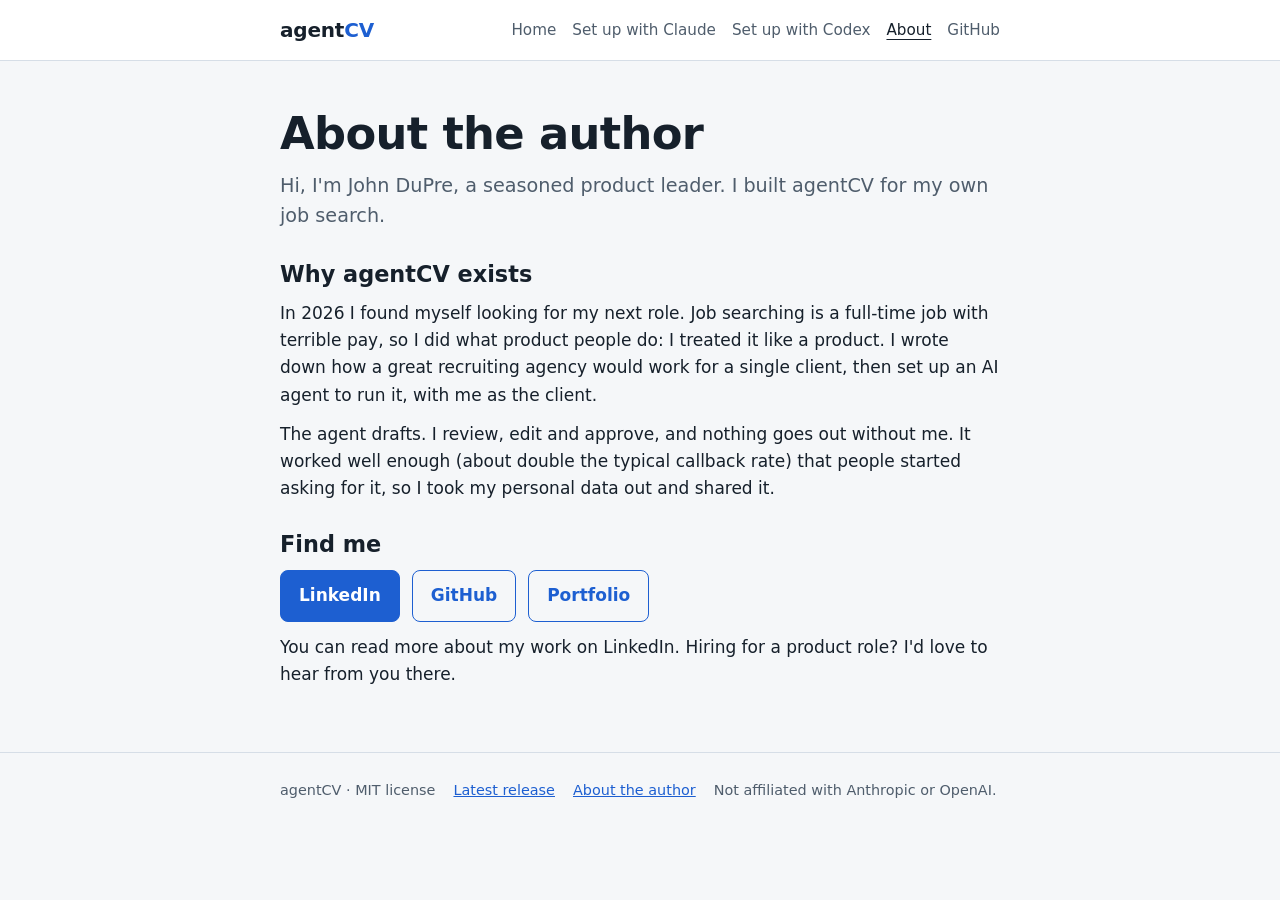
==== about.html @ 31c5fd85 "Home: 8% callback proof strip, sourced caption and notes; About line (candidate, may be vetoed) Co-A" ====
<!doctype html>
<html lang="en">
<head>
<meta charset="utf-8">
<meta name="viewport" content="width=device-width, initial-scale=1">
<title>About the author · agentCV</title>
<meta name="description" content="John DuPre, product leader and the person behind agentCV.">
<link rel="icon" href="data:image/svg+xml,%3Csvg xmlns='http://www.w3.org/2000/svg' viewBox='0 0 64 64'%3E%3Crect width='64' height='64' rx='14' fill='%231d5fd1'/%3E%3Ctext x='32' y='43' font-family='Arial' font-weight='700' font-size='30' fill='white' text-anchor='middle'%3ECV%3C/text%3E%3C/svg%3E">
<link rel="stylesheet" href="style.css">
</head>
<body>
<a class="skip" href="#main">Skip to content</a>
<header class="site"><div class="in">
  <a class="brand" href="./">agent<span>CV</span></a>
  <nav class="site" aria-label="Main">
    <a href="./">Home</a>
    <a href="claude.html">Set up with Claude</a>
    <a href="codex.html">Set up with Codex</a>
    <a href="about.html" aria-current="page">About</a>
    <a href="https://github.com/duprejohn/agentcv">GitHub</a>
  </nav>
</div></header>

<main id="main">
  <section>
    <h1>About the author</h1>
    <p class="lede">Hi, I'm John DuPre, a seasoned product leader. I built agentCV for my own job search.</p>
  </section>

  <section aria-labelledby="why">
    <h2 id="why">Why agentCV exists</h2>
    <p>In 2026 I found myself looking for my next role. Job searching is a full-time job with terrible pay, so I did what product people do: I treated it like a product. I wrote down how a great recruiting agency would work for a single client, then set up an AI agent to run it, with me as the client.</p>
    <p>The agent drafts. I review, edit and approve, and nothing goes out without me. It worked well enough (about double the typical callback rate) that people started asking for it, so I took my personal data out and shared it.</p>
  </section>

  <section aria-labelledby="find">
    <h2 id="find">Find me</h2>
    <div class="links">
      <a class="btn primary" href="https://www.linkedin.com/in/duprejohn/">LinkedIn</a>
      <a class="btn" href="https://github.com/duprejohn">GitHub</a>
      <a class="btn" href="https://duprejohn.github.io/">Portfolio</a>
    </div>
    <p>You can read more about my work on LinkedIn. Hiring for a product role? I'd love to hear from you there.</p>
  </section>
</main>
<footer class="site"><div class="in">
  <span>agentCV · MIT license</span>
  <a href="https://github.com/duprejohn/agentcv/releases/latest">Latest release</a>
  <a href="about.html">About the author</a>
  <span>Not affiliated with Anthropic or OpenAI.</span>
</div></footer>
<script src="copy.js"></script>
</body>
</html>
---- style.css ----
/* agentCV site. One column, plain HTML, light and dark. */
:root {
  --bg: #f5f7f9; --surface: #ffffff; --ink: #16202b; --muted: #4f5d6c; --line: #d6dee7;
  --accent: #1d5fd1; --accent-ink: #ffffff; --accent-soft: #e6eefc;
  --ok: #1d7a4f; --ok-soft: #e3f3ea; --warn: #9a5b00; --warn-soft: #fbefdc; --tint: #e9eef5;
  --font: system-ui, -apple-system, "Segoe UI", Roboto, sans-serif;
  --mono: ui-monospace, SFMono-Regular, Menlo, Consolas, monospace;
  color-scheme: light dark;
}
@media (prefers-color-scheme: dark) {
  :root { --bg: #0f141a; --surface: #171e27; --ink: #e7edf3; --muted: #a9b6c3; --line: #2a3542;
          --accent: #8db4ff; --accent-ink: #0f141a; --accent-soft: #1c2a44;
          --ok: #6fcf9c; --ok-soft: #16302a; --warn: #f0b35c; --warn-soft: #3a2a12; --tint: #141b24; }
}
* { box-sizing: border-box; }
html { -webkit-text-size-adjust: 100%; }
body { margin: 0; background: var(--bg); color: var(--ink); font: 17px/1.6 var(--font); }
a { color: var(--accent); }
a:focus-visible, button:focus-visible { outline: 3px solid var(--accent); outline-offset: 3px; border-radius: 4px; }
.skip { position: absolute; left: -999px; top: 8px; background: var(--surface); padding: 8px 12px; }
.skip:focus { left: 8px; }

header.site { border-bottom: 1px solid var(--line); background: var(--surface); }
header.site .in { max-width: 760px; margin: 0 auto; padding: 14px 20px; display: flex; flex-wrap: wrap; gap: 8px 20px; align-items: center; }
.brand { font-weight: 800; font-size: 1.25rem; text-decoration: none; color: var(--ink); letter-spacing: -.01em; }
.brand span { color: var(--accent); }
nav.site { display: flex; flex-wrap: wrap; gap: 4px 16px; margin-left: auto; font-size: .95rem; }
nav.site a { text-decoration: none; color: var(--muted); padding: 4px 0; }
nav.site a:hover, nav.site a[aria-current="page"] { color: var(--ink); text-decoration: underline; text-underline-offset: 4px; }

main { overflow-wrap: break-word; max-width: 760px; margin: 0 auto; padding: 48px 20px 64px; display: flex; flex-direction: column; gap: 28px; }
h1 { font-size: clamp(2rem, 6vw, 2.8rem); line-height: 1.1; margin: 0; letter-spacing: -.015em; text-wrap: balance; }
h2 { font-size: 1.4rem; line-height: 1.25; margin: 0; text-wrap: balance; }
h3 { font-size: 1.1rem; margin: 0; }
p { margin: 0; }
section { display: flex; flex-direction: column; gap: 12px; }
.lede { font-size: 1.2rem; color: var(--muted); max-width: 60ch; }
.muted { color: var(--muted); }
.small { font-size: .9rem; }
ul, ol { margin: 0; padding-left: 1.3em; display: flex; flex-direction: column; gap: 8px; }
code { overflow-wrap: anywhere; font-family: var(--mono); font-size: .9em; background: var(--accent-soft); padding: 1px 5px; border-radius: 4px; }
kbd { font-family: var(--mono); font-size: .85em; border: 1px solid var(--line); border-bottom-width: 2px; border-radius: 4px; padding: 0 5px; }

/* Agent picker */
.pick { display: grid; grid-template-columns: repeat(auto-fit, minmax(260px, 1fr)); gap: 16px; }
.card { background: var(--surface); border: 1px solid var(--line); border-radius: 12px; padding: 22px; display: flex; flex-direction: column; gap: 10px; }
.card .tag { font: 600 .75rem/1 var(--mono); text-transform: uppercase; letter-spacing: .06em; color: var(--muted); }
.card p { color: var(--muted); }
.card .btn { margin-top: auto; align-self: flex-start; }
.btn { display: inline-block; padding: 11px 18px; border-radius: 8px; font-weight: 650; text-decoration: none; border: 1.5px solid var(--accent); color: var(--accent); background: transparent; font: inherit; font-weight: 650; cursor: pointer; }
.btn.primary { background: var(--accent); color: var(--accent-ink); }

/* Steps */
ol.steps { list-style: none; padding: 0; counter-reset: s; gap: 22px; }
ol.steps > li { counter-increment: s; display: grid; grid-template-columns: 36px 1fr; gap: 14px; }
ol.steps > li::before { content: counter(s); width: 36px; height: 36px; border-radius: 50%; display: grid; place-items: center; font-weight: 700; background: var(--accent-soft); color: var(--accent); }
ol.steps > li > div { min-width: 0; display: flex; flex-direction: column; gap: 8px; }
.prompt { background: var(--surface); border: 1px solid var(--line); border-radius: 10px; padding: 16px; display: flex; flex-direction: column; gap: 12px; }
.prompt p { font-family: var(--mono); font-size: .9rem; line-height: 1.55; }
.cmd { font-family: var(--mono); font-size: .9rem; background: var(--surface); border: 1px solid var(--line); border-radius: 8px; padding: 10px 14px; white-space: pre-wrap; overflow-wrap: anywhere; }
.note { border-left: 3px solid var(--accent); padding: 2px 0 2px 14px; color: var(--muted); }
.status { min-height: 1.4em; font-size: .9rem; color: var(--muted); }

/* Proof strip */
.proof { flex-direction: row; align-items: center; gap: 20px; padding: 20px 22px; border: 1px solid var(--line); border-left: 6px solid var(--ok); border-radius: 12px; background: var(--surface); }
.proof-num { font-size: clamp(2.6rem, 9vw, 3.4rem); font-weight: 800; line-height: 1; color: var(--ok); letter-spacing: -.02em; }
.proof h2 { font-size: 1.2rem; }
.proof > div { display: flex; flex-direction: column; gap: 6px; min-width: 0; }
@media (max-width: 480px) { .proof { flex-direction: column; align-items: flex-start; } }
a.fn { font-size: .75em; vertical-align: super; line-height: 0; margin-left: 2px; padding: 2px 4px; text-decoration: none; }
a.fn:hover { text-decoration: underline; }

/* Sources */
.sources { font-size: .9rem; color: var(--muted); border-top: 1px solid var(--line); padding-top: 24px; }
.sources h2 { font-size: 1rem; color: var(--ink); }

/* Value props */
.props { gap: 0; }
.prop { display: grid; grid-template-columns: 1fr; gap: 18px; padding: 32px 0; border-top: 1px solid var(--line); align-items: center; }
.prop .copy { display: flex; flex-direction: column; gap: 10px; min-width: 0; }
.prop h2 { font-size: 1.35rem; line-height: 1.25; text-wrap: balance; }
.prop figure { margin: 0; min-width: 0; }
.art svg { display: block; width: 100%; height: auto; }
@media (min-width: 720px) {
  .prop { grid-template-columns: 1fr 1.1fr; gap: 36px; }
  .prop:nth-of-type(even) .copy { order: 2; }
  .prop:last-of-type { grid-template-columns: 1fr; }
  .prop:last-of-type .copy { order: 0; }
}
/* Illustration colors (follow the theme) */
.f-tint { fill: var(--tint); } .f-card { fill: var(--surface); stroke: var(--line); }
.f-accent { fill: var(--accent); } .f-accent-soft { fill: var(--accent-soft); } .f-line { fill: var(--line); }
.f-ok { fill: var(--ok); } .f-ok-soft { fill: var(--ok-soft); } .f-warn-soft { fill: var(--warn-soft); }
.s-line { stroke: var(--line); } .s-accent { stroke: var(--accent); } .s-warn { stroke: var(--warn); }
.i-ok { stroke: var(--ok); }
.t-ink { fill: var(--ink); } .t-muted { fill: var(--muted); } .t-accent { fill: var(--accent); }
.t-on-accent { fill: var(--accent-ink); } .t-ok { fill: var(--ok); } .t-warn { fill: var(--warn); }
.art text { font-family: var(--font); }

/* Closing call to action */
.cta { background: var(--accent-soft); border-radius: 14px; padding: 28px 24px; }
.cta .actions { display: flex; flex-wrap: wrap; gap: 12px; }

/* Product screenshot */
figure.shot { margin: 8px 0 0; border: 1px solid var(--line); border-radius: 12px; overflow: hidden; background: var(--surface); }
.shot-bar { display: flex; gap: 6px; padding: 10px 12px; border-bottom: 1px solid var(--line); }
.shot-bar span { width: 10px; height: 10px; border-radius: 50%; background: var(--line); }
figure.shot img { display: block; width: 100%; height: auto; }
figure.shot figcaption { padding: 10px 14px; font-size: .9rem; color: var(--muted); border-top: 1px solid var(--line); }

/* About */
.links { display: flex; flex-wrap: wrap; gap: 12px; }

footer.site { border-top: 1px solid var(--line); }
footer.site .in { max-width: 760px; margin: 0 auto; padding: 20px; font-size: .9rem; color: var(--muted); display: flex; flex-wrap: wrap; align-items: center; gap: 6px 18px; }
footer.site a { display: inline-block; padding: 6px 0; }

@media (prefers-reduced-motion: no-preference) { html { scroll-behavior: smooth; } }
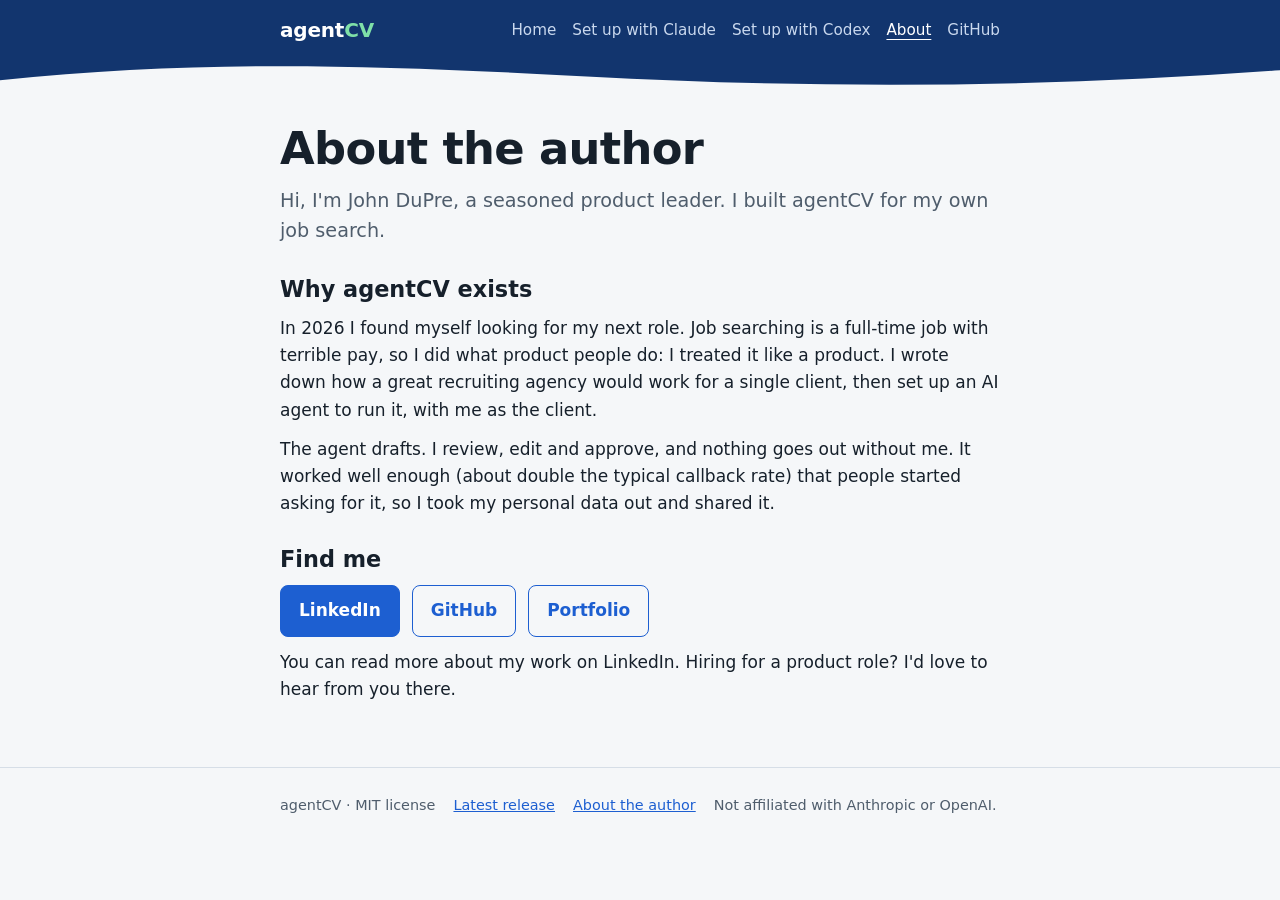
==== commit 919b55b0: "Mobile nav: Menu button with dropdown at 640px and narrower (accessible, works without JS) Co-Author" ====
--- a/about.html
+++ b/about.html
@@ -12,7 +12,8 @@
 <a class="skip" href="#main">Skip to content</a>
 <header class="site"><div class="in">
   <a class="brand" href="./">agent<span>CV</span></a>
-  <nav class="site" aria-label="Main">
+  <button class="menu-btn" type="button" aria-expanded="false" aria-controls="site-nav" hidden><span class="bars" aria-hidden="true"></span>Menu</button>
+  <nav class="site" id="site-nav" aria-label="Main">
     <a href="./">Home</a>
     <a href="claude.html">Set up with Claude</a>
     <a href="codex.html">Set up with Codex</a>
@@ -49,6 +50,7 @@
   <a href="about.html">About the author</a>
   <span>Not affiliated with Anthropic or OpenAI.</span>
 </div></footer>
+<script src="nav.js"></script>
 <script src="copy.js"></script>
 </body>
 </html>
--- a/style.css
+++ b/style.css
@@ -3,6 +3,7 @@
   --bg: #f5f7f9; --surface: #ffffff; --ink: #16202b; --muted: #4f5d6c; --line: #d6dee7;
   --accent: #1d5fd1; --accent-ink: #ffffff; --accent-soft: #e6eefc;
   --ok: #1d7a4f; --ok-soft: #e3f3ea; --warn: #9a5b00; --warn-soft: #fbefdc; --tint: #e9eef5;
+  --soft-band: #eaf1fb; --deep: #12356e; --deep-ink: #ffffff; --deep-muted: #c9d8ee; --deep-link: #bcd6ff; --deep-pop: #7fe0a8;
   --font: system-ui, -apple-system, "Segoe UI", Roboto, sans-serif;
   --mono: ui-monospace, SFMono-Regular, Menlo, Consolas, monospace;
   color-scheme: light dark;
@@ -10,25 +11,32 @@
 @media (prefers-color-scheme: dark) {
   :root { --bg: #0f141a; --surface: #171e27; --ink: #e7edf3; --muted: #a9b6c3; --line: #2a3542;
           --accent: #8db4ff; --accent-ink: #0f141a; --accent-soft: #1c2a44;
-          --ok: #6fcf9c; --ok-soft: #16302a; --warn: #f0b35c; --warn-soft: #3a2a12; --tint: #141b24; }
+          --ok: #6fcf9c; --ok-soft: #16302a; --warn: #f0b35c; --warn-soft: #3a2a12; --tint: #141b24;
+          --soft-band: #131c28; --deep: #0d2550; --deep-ink: #ffffff; --deep-muted: #c3d2ea; --deep-link: #bcd6ff; --deep-pop: #7fe0a8; }
 }
 * { box-sizing: border-box; }
 html { -webkit-text-size-adjust: 100%; }
-body { margin: 0; background: var(--bg); color: var(--ink); font: 17px/1.6 var(--font); }
+body { overflow-x: clip; margin: 0; background: var(--bg); color: var(--ink); font: 17px/1.6 var(--font); }
 a { color: var(--accent); }
+header.site a:focus-visible { outline-color: var(--deep-ink); }
 a:focus-visible, button:focus-visible { outline: 3px solid var(--accent); outline-offset: 3px; border-radius: 4px; }
 .skip { position: absolute; left: -999px; top: 8px; background: var(--surface); padding: 8px 12px; }
 .skip:focus { left: 8px; }
 
-header.site { border-bottom: 1px solid var(--line); background: var(--surface); }
+header.site { background: var(--deep); color: var(--deep-ink); position: relative; z-index: 1; }
+header.site::after {
+  content: ""; position: absolute; left: 0; right: 0; bottom: -29px; height: 30px; background: var(--deep); transform: scale(-1, -1);
+  -webkit-mask: url("data:image/svg+xml,%3Csvg xmlns='http://www.w3.org/2000/svg' viewBox='0 0 1440 48' preserveAspectRatio='none'%3E%3Cpath d='M0 48V30C260 2 520 0 780 20S1220 46 1440 14V48Z'/%3E%3C/svg%3E") no-repeat 0 0 / 100% 100%;
+          mask: url("data:image/svg+xml,%3Csvg xmlns='http://www.w3.org/2000/svg' viewBox='0 0 1440 48' preserveAspectRatio='none'%3E%3Cpath d='M0 48V30C260 2 520 0 780 20S1220 46 1440 14V48Z'/%3E%3C/svg%3E") no-repeat 0 0 / 100% 100%;
+}
 header.site .in { max-width: 760px; margin: 0 auto; padding: 14px 20px; display: flex; flex-wrap: wrap; gap: 8px 20px; align-items: center; }
-.brand { font-weight: 800; font-size: 1.25rem; text-decoration: none; color: var(--ink); letter-spacing: -.01em; }
-.brand span { color: var(--accent); }
+.brand { font-weight: 800; font-size: 1.25rem; text-decoration: none; color: var(--deep-ink); letter-spacing: -.01em; }
+.brand span { color: var(--deep-pop); }
 nav.site { display: flex; flex-wrap: wrap; gap: 4px 16px; margin-left: auto; font-size: .95rem; }
-nav.site a { text-decoration: none; color: var(--muted); padding: 4px 0; }
-nav.site a:hover, nav.site a[aria-current="page"] { color: var(--ink); text-decoration: underline; text-underline-offset: 4px; }
+nav.site a { text-decoration: none; color: var(--deep-muted); padding: 4px 0; }
+nav.site a:hover, nav.site a[aria-current="page"] { color: var(--deep-ink); text-decoration: underline; text-underline-offset: 4px; }
 
-main { overflow-wrap: break-word; max-width: 760px; margin: 0 auto; padding: 48px 20px 64px; display: flex; flex-direction: column; gap: 28px; }
+main { overflow-wrap: break-word; max-width: 760px; margin: 0 auto; padding: 64px 20px 64px; display: flex; flex-direction: column; gap: 28px; }
 h1 { font-size: clamp(2rem, 6vw, 2.8rem); line-height: 1.1; margin: 0; letter-spacing: -.015em; text-wrap: balance; }
 h2 { font-size: 1.4rem; line-height: 1.25; margin: 0; text-wrap: balance; }
 h3 { font-size: 1.1rem; margin: 0; }
@@ -40,6 +48,19 @@
 ul, ol { margin: 0; padding-left: 1.3em; display: flex; flex-direction: column; gap: 8px; }
 code { overflow-wrap: anywhere; font-family: var(--mono); font-size: .9em; background: var(--accent-soft); padding: 1px 5px; border-radius: 4px; }
 kbd { font-family: var(--mono); font-size: .85em; border: 1px solid var(--line); border-bottom-width: 2px; border-radius: 4px; padding: 0 5px; }
+
+.menu-btn { display: none; }
+@media (max-width: 640px) {
+  .js-nav .menu-btn { display: inline-flex; align-items: center; gap: 10px; margin-left: auto; min-height: 44px; padding: 8px 14px;
+    font: inherit; font-weight: 600; color: var(--deep-ink); background: transparent; border: 1.5px solid var(--deep-muted); border-radius: 8px; cursor: pointer; }
+  .js-nav .menu-btn:focus-visible { outline: 3px solid var(--deep-ink); outline-offset: 3px; }
+  .menu-btn .bars, .menu-btn .bars::before, .menu-btn .bars::after { display: block; width: 18px; height: 2px; background: currentColor; border-radius: 2px; position: relative; }
+  .menu-btn .bars::before, .menu-btn .bars::after { content: ""; position: absolute; left: 0; }
+  .menu-btn .bars::before { top: -6px; } .menu-btn .bars::after { top: 6px; }
+  .js-nav nav.site { display: none; }
+  .js-nav nav.site.open { display: flex; flex-direction: column; width: 100%; gap: 0; margin: 4px 0 0; }
+  .js-nav nav.site.open a { padding: 12px 4px; font-size: 1.05rem; border-top: 1px solid rgba(255,255,255,.14); }
+}
 
 /* Agent picker */
 .pick { display: grid; grid-template-columns: repeat(auto-fit, minmax(260px, 1fr)); gap: 16px; }
@@ -62,17 +83,16 @@
 .status { min-height: 1.4em; font-size: .9rem; color: var(--muted); }
 
 /* Proof strip */
-.proof { flex-direction: row; align-items: center; gap: 20px; padding: 20px 22px; border: 1px solid var(--line); border-left: 6px solid var(--ok); border-radius: 12px; background: var(--surface); }
-.proof-num { font-size: clamp(2.6rem, 9vw, 3.4rem); font-weight: 800; line-height: 1; color: var(--ok); letter-spacing: -.02em; }
+.proof { flex-direction: row; align-items: flex-start; gap: 24px; }
+.proof-num { font-size: clamp(2.8rem, 10vw, 4rem); font-weight: 800; line-height: 1; color: var(--deep-pop); letter-spacing: -.02em; }
 .proof h2 { font-size: 1.2rem; }
 .proof > div { display: flex; flex-direction: column; gap: 6px; min-width: 0; }
 @media (max-width: 480px) { .proof { flex-direction: column; align-items: flex-start; } }
 a.fn { font-size: .75em; vertical-align: super; line-height: 0; margin-left: 2px; padding: 2px 4px; text-decoration: none; }
 a.fn:hover { text-decoration: underline; }
 
-/* Sources */
-.sources { font-size: .9rem; color: var(--muted); border-top: 1px solid var(--line); padding-top: 24px; }
-.sources h2 { font-size: 1rem; color: var(--ink); }
+/* Sources inside the proof strip */
+.proof-src { font-size: .82rem; line-height: 1.5; color: var(--deep-muted); }
 
 /* Value props */
 .props { gap: 0; }
@@ -84,8 +104,6 @@
 @media (min-width: 720px) {
   .prop { grid-template-columns: 1fr 1.1fr; gap: 36px; }
   .prop:nth-of-type(even) .copy { order: 2; }
-  .prop:last-of-type { grid-template-columns: 1fr; }
-  .prop:last-of-type .copy { order: 0; }
 }
 /* Illustration colors (follow the theme) */
 .f-tint { fill: var(--tint); } .f-card { fill: var(--surface); stroke: var(--line); }
@@ -97,16 +115,33 @@
 .t-on-accent { fill: var(--accent-ink); } .t-ok { fill: var(--ok); } .t-warn { fill: var(--warn); }
 .art text { font-family: var(--font); }
 
-/* Closing call to action */
-.cta { background: var(--accent-soft); border-radius: 14px; padding: 28px 24px; }
+
+/* Full-width color bands. Deep bands get playful wavy edges. */
+.band, .band-soft { margin-inline: calc(50% - 50vw); padding-inline: max(20px, calc(50vw - 380px)); }
+.band-deep { position: relative; background: var(--deep); color: var(--deep-ink); padding-block: 36px; margin-block: 60px; }
+.band-deep a { color: var(--deep-link); }
+.band-deep a:focus-visible, .band-deep .btn:focus-visible { outline-color: var(--deep-ink); }
+.band-deep .muted { color: var(--deep-muted); }
+.band-deep::before, .band-deep::after {
+  content: ""; position: absolute; left: 0; right: 0; height: 44px; background: var(--deep);
+  -webkit-mask: url("data:image/svg+xml,%3Csvg xmlns='http://www.w3.org/2000/svg' viewBox='0 0 1440 48' preserveAspectRatio='none'%3E%3Cpath d='M0 48V30C260 2 520 0 780 20S1220 46 1440 14V48Z'/%3E%3C/svg%3E") no-repeat 0 0 / 100% 100%;
+          mask: url("data:image/svg+xml,%3Csvg xmlns='http://www.w3.org/2000/svg' viewBox='0 0 1440 48' preserveAspectRatio='none'%3E%3Cpath d='M0 48V30C260 2 520 0 780 20S1220 46 1440 14V48Z'/%3E%3C/svg%3E") no-repeat 0 0 / 100% 100%;
+}
+.band-deep::before { top: -43px; }
+.band-deep::after { bottom: -43px; transform: scale(-1, -1); }
+.band-deep .btn { border-color: var(--deep-ink); color: var(--deep-ink); }
+.band-deep .btn.primary { background: var(--deep-ink); color: var(--deep); }
 .cta .actions { display: flex; flex-wrap: wrap; gap: 12px; }
+.band-soft { background: var(--soft-band); border-top: 0 !important; }
+.band-soft + .prop { border-top: 0; }
+.band-soft .f-tint { fill: var(--surface); }
 
 /* Product screenshot */
 figure.shot { margin: 8px 0 0; border: 1px solid var(--line); border-radius: 12px; overflow: hidden; background: var(--surface); }
 .shot-bar { display: flex; gap: 6px; padding: 10px 12px; border-bottom: 1px solid var(--line); }
 .shot-bar span { width: 10px; height: 10px; border-radius: 50%; background: var(--line); }
 figure.shot img { display: block; width: 100%; height: auto; }
-figure.shot figcaption { padding: 10px 14px; font-size: .9rem; color: var(--muted); border-top: 1px solid var(--line); }
+figure.shot figcaption { padding: 10px 14px; font-size: .82rem; line-height: 1.45; color: var(--muted); border-top: 1px solid var(--line); }
 
 /* About */
 .links { display: flex; flex-wrap: wrap; gap: 12px; }
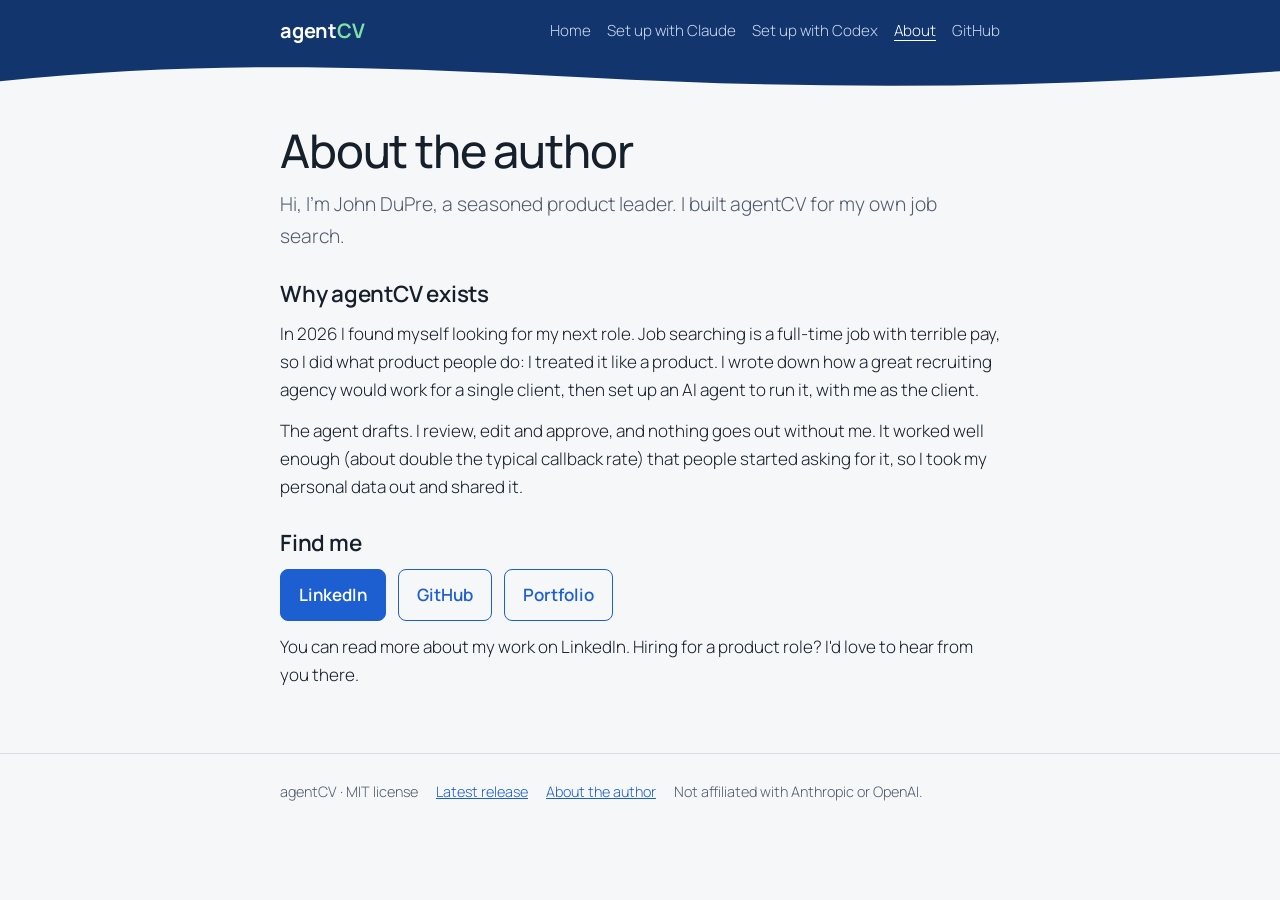
==== commit b8419a52: "Type: Manrope (light body, medium headings) for a lighter, more elegant feel Co-Authored-By: Claude " ====
--- a/about.html
+++ b/about.html
@@ -6,13 +6,16 @@
 <title>About the author · agentCV</title>
 <meta name="description" content="John DuPre, product leader and the person behind agentCV.">
 <link rel="icon" href="data:image/svg+xml,%3Csvg xmlns='http://www.w3.org/2000/svg' viewBox='0 0 64 64'%3E%3Crect width='64' height='64' rx='14' fill='%231d5fd1'/%3E%3Ctext x='32' y='43' font-family='Arial' font-weight='700' font-size='30' fill='white' text-anchor='middle'%3ECV%3C/text%3E%3C/svg%3E">
+<link rel="preconnect" href="https://fonts.googleapis.com">
+<link rel="preconnect" href="https://fonts.gstatic.com" crossorigin>
+<link rel="stylesheet" href="https://fonts.googleapis.com/css2?family=Manrope:wght@300;400;500;600;700&display=swap">
 <link rel="stylesheet" href="style.css">
 </head>
 <body>
 <a class="skip" href="#main">Skip to content</a>
 <header class="site"><div class="in">
   <a class="brand" href="./">agent<span>CV</span></a>
-  <button class="menu-btn" type="button" aria-expanded="false" aria-controls="site-nav" hidden><span class="bars" aria-hidden="true"></span>Menu</button>
+  <button class="menu-btn" type="button" aria-expanded="false" aria-controls="site-nav" hidden><span class="bars" aria-hidden="true"></span><span class="visually-hidden">Menu</span></button>
   <nav class="site" id="site-nav" aria-label="Main">
     <a href="./">Home</a>
     <a href="claude.html">Set up with Claude</a>
--- a/style.css
+++ b/style.css
@@ -4,7 +4,7 @@
   --accent: #1d5fd1; --accent-ink: #ffffff; --accent-soft: #e6eefc;
   --ok: #1d7a4f; --ok-soft: #e3f3ea; --warn: #9a5b00; --warn-soft: #fbefdc; --tint: #e9eef5;
   --soft-band: #eaf1fb; --deep: #12356e; --deep-ink: #ffffff; --deep-muted: #c9d8ee; --deep-link: #bcd6ff; --deep-pop: #7fe0a8;
-  --font: system-ui, -apple-system, "Segoe UI", Roboto, sans-serif;
+  --font: "Manrope", system-ui, -apple-system, "Segoe UI", Roboto, sans-serif;
   --mono: ui-monospace, SFMono-Regular, Menlo, Consolas, monospace;
   color-scheme: light dark;
 }
@@ -16,10 +16,12 @@
 }
 * { box-sizing: border-box; }
 html { -webkit-text-size-adjust: 100%; }
-body { overflow-x: clip; margin: 0; background: var(--bg); color: var(--ink); font: 17px/1.6 var(--font); }
+body { overflow-x: clip; margin: 0; background: var(--bg); color: var(--ink); font: 300 17px/1.65 var(--font); }
+strong, b { font-weight: 600; }
 a { color: var(--accent); }
 header.site a:focus-visible { outline-color: var(--deep-ink); }
 a:focus-visible, button:focus-visible { outline: 3px solid var(--accent); outline-offset: 3px; border-radius: 4px; }
+.visually-hidden { position: absolute; width: 1px; height: 1px; padding: 0; margin: -1px; overflow: hidden; clip: rect(0 0 0 0); white-space: nowrap; border: 0; }
 .skip { position: absolute; left: -999px; top: 8px; background: var(--surface); padding: 8px 12px; }
 .skip:focus { left: 8px; }
 
@@ -30,16 +32,16 @@
           mask: url("data:image/svg+xml,%3Csvg xmlns='http://www.w3.org/2000/svg' viewBox='0 0 1440 48' preserveAspectRatio='none'%3E%3Cpath d='M0 48V30C260 2 520 0 780 20S1220 46 1440 14V48Z'/%3E%3C/svg%3E") no-repeat 0 0 / 100% 100%;
 }
 header.site .in { max-width: 760px; margin: 0 auto; padding: 14px 20px; display: flex; flex-wrap: wrap; gap: 8px 20px; align-items: center; }
-.brand { font-weight: 800; font-size: 1.25rem; text-decoration: none; color: var(--deep-ink); letter-spacing: -.01em; }
+.brand { font-weight: 700; font-size: 1.25rem; text-decoration: none; color: var(--deep-ink); letter-spacing: -.01em; }
 .brand span { color: var(--deep-pop); }
 nav.site { display: flex; flex-wrap: wrap; gap: 4px 16px; margin-left: auto; font-size: .95rem; }
 nav.site a { text-decoration: none; color: var(--deep-muted); padding: 4px 0; }
 nav.site a:hover, nav.site a[aria-current="page"] { color: var(--deep-ink); text-decoration: underline; text-underline-offset: 4px; }
 
 main { overflow-wrap: break-word; max-width: 760px; margin: 0 auto; padding: 64px 20px 64px; display: flex; flex-direction: column; gap: 28px; }
-h1 { font-size: clamp(2rem, 6vw, 2.8rem); line-height: 1.1; margin: 0; letter-spacing: -.015em; text-wrap: balance; }
-h2 { font-size: 1.4rem; line-height: 1.25; margin: 0; text-wrap: balance; }
-h3 { font-size: 1.1rem; margin: 0; }
+h1 { font-size: clamp(2rem, 6vw, 2.9rem); font-weight: 500; line-height: 1.12; margin: 0; letter-spacing: -.025em; text-wrap: balance; }
+h2 { font-weight: 600; letter-spacing: -.01em; font-size: 1.4rem; line-height: 1.25; margin: 0; text-wrap: balance; }
+h3 { font-size: 1.1rem; font-weight: 600; margin: 0; }
 p { margin: 0; }
 section { display: flex; flex-direction: column; gap: 12px; }
 .lede { font-size: 1.2rem; color: var(--muted); max-width: 60ch; }
@@ -51,7 +53,7 @@
 
 .menu-btn { display: none; }
 @media (max-width: 640px) {
-  .js-nav .menu-btn { display: inline-flex; align-items: center; gap: 10px; margin-left: auto; min-height: 44px; padding: 8px 14px;
+  .js-nav .menu-btn { display: inline-flex; align-items: center; justify-content: center; margin-left: auto; width: 44px; height: 44px; padding: 0;
     font: inherit; font-weight: 600; color: var(--deep-ink); background: transparent; border: 1.5px solid var(--deep-muted); border-radius: 8px; cursor: pointer; }
   .js-nav .menu-btn:focus-visible { outline: 3px solid var(--deep-ink); outline-offset: 3px; }
   .menu-btn .bars, .menu-btn .bars::before, .menu-btn .bars::after { display: block; width: 18px; height: 2px; background: currentColor; border-radius: 2px; position: relative; }
@@ -68,7 +70,7 @@
 .card .tag { font: 600 .75rem/1 var(--mono); text-transform: uppercase; letter-spacing: .06em; color: var(--muted); }
 .card p { color: var(--muted); }
 .card .btn { margin-top: auto; align-self: flex-start; }
-.btn { display: inline-block; padding: 11px 18px; border-radius: 8px; font-weight: 650; text-decoration: none; border: 1.5px solid var(--accent); color: var(--accent); background: transparent; font: inherit; font-weight: 650; cursor: pointer; }
+.btn { display: inline-block; padding: 11px 18px; border-radius: 8px; font-weight: 600; text-decoration: none; border: 1.5px solid var(--accent); color: var(--accent); background: transparent; font: inherit; font-weight: 600; cursor: pointer; }
 .btn.primary { background: var(--accent); color: var(--accent-ink); }
 
 /* Steps */
@@ -84,7 +86,7 @@
 
 /* Proof strip */
 .proof { flex-direction: row; align-items: flex-start; gap: 24px; }
-.proof-num { font-size: clamp(2.8rem, 10vw, 4rem); font-weight: 800; line-height: 1; color: var(--deep-pop); letter-spacing: -.02em; }
+.proof-num { font-size: clamp(2.8rem, 10vw, 4.2rem); font-weight: 600; line-height: 1; color: var(--deep-pop); letter-spacing: -.02em; }
 .proof h2 { font-size: 1.2rem; }
 .proof > div { display: flex; flex-direction: column; gap: 6px; min-width: 0; }
 @media (max-width: 480px) { .proof { flex-direction: column; align-items: flex-start; } }
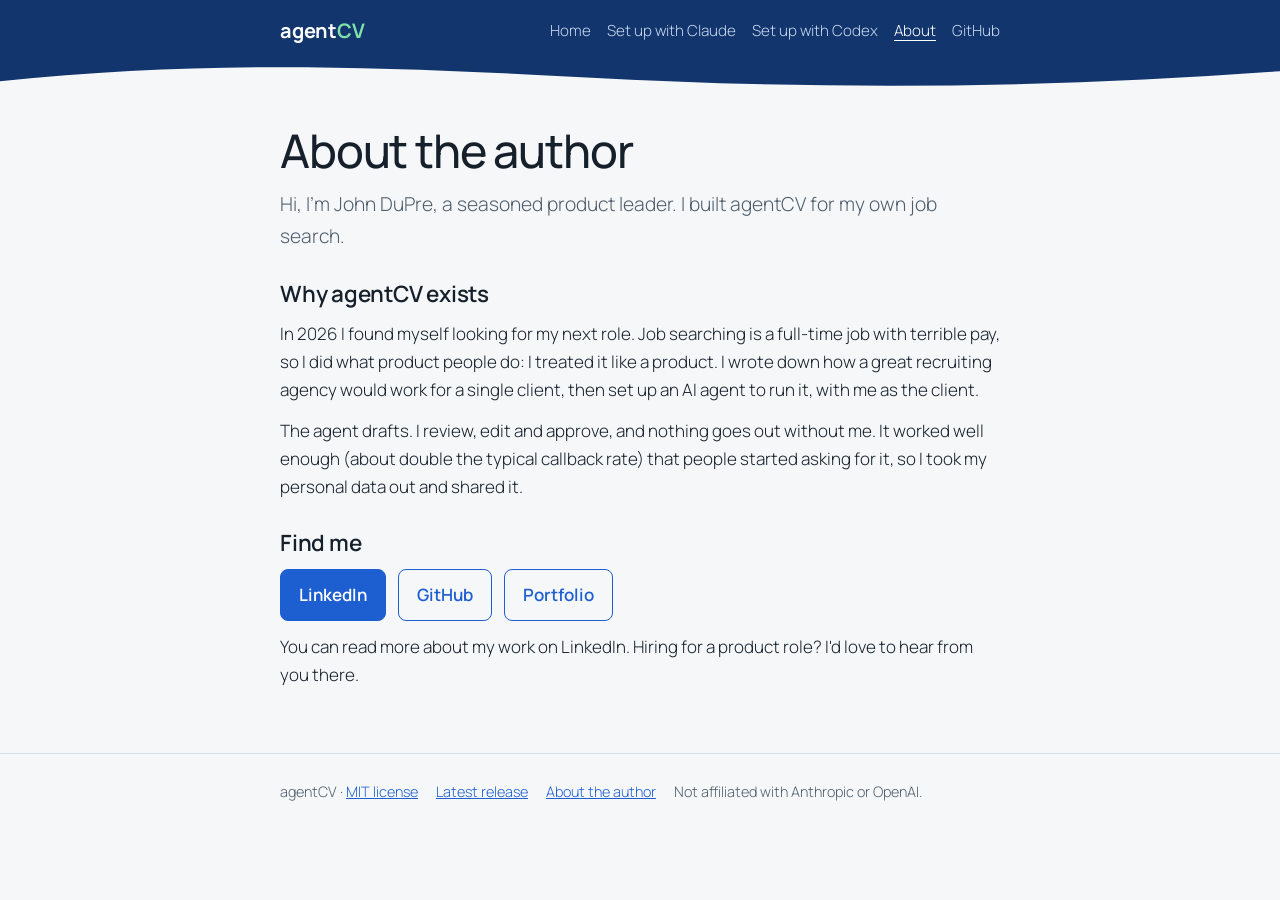
==== commit b346930b: "Link the MIT license (footer on all pages, home CTA) Co-Authored-By: Claude Opus 5.5 <noreply@anthro" ====
--- a/about.html
+++ b/about.html
@@ -48,7 +48,7 @@
   </section>
 </main>
 <footer class="site"><div class="in">
-  <span>agentCV · MIT license</span>
+  <span>agentCV · <a href="https://github.com/duprejohn/agentcv/blob/main/LICENSE">MIT license</a></span>
   <a href="https://github.com/duprejohn/agentcv/releases/latest">Latest release</a>
   <a href="about.html">About the author</a>
   <span>Not affiliated with Anthropic or OpenAI.</span>
--- a/style.css
+++ b/style.css
@@ -136,6 +136,7 @@
 .cta .actions { display: flex; flex-wrap: wrap; gap: 12px; }
 .band-soft { background: var(--soft-band); border-top: 0 !important; }
 .band-soft + .prop { border-top: 0; }
+.props .prop:first-of-type { border-top: 0; }
 .band-soft .f-tint { fill: var(--surface); }
 
 /* Product screenshot */
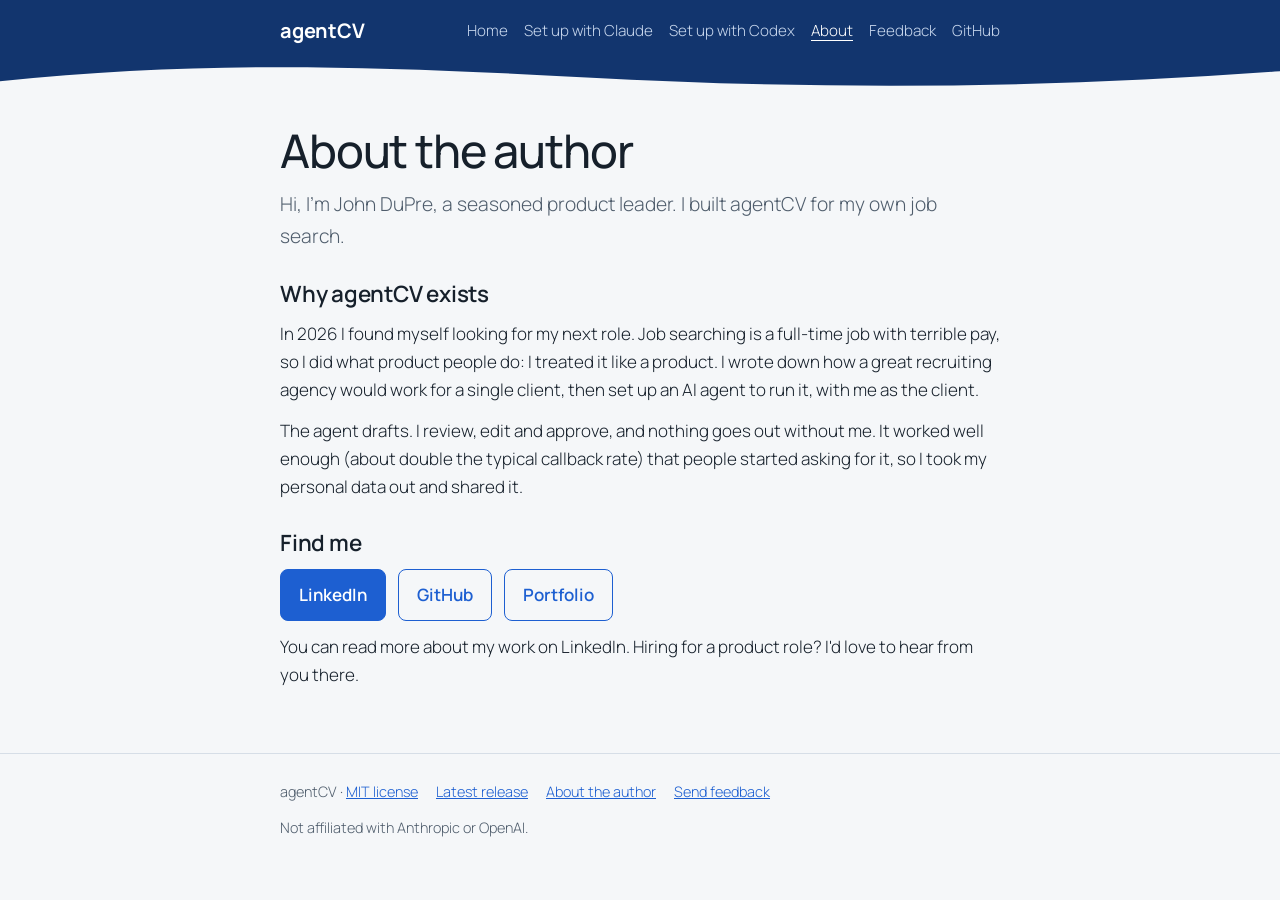
==== commit a43308e3: "Feedback page: form that opens a pre-filled GitHub issue; Feedback in nav and footer Co-Authored-By:" ====
--- a/about.html
+++ b/about.html
@@ -21,6 +21,7 @@
     <a href="claude.html">Set up with Claude</a>
     <a href="codex.html">Set up with Codex</a>
     <a href="about.html" aria-current="page">About</a>
+    <a href="feedback.html">Feedback</a>
     <a href="https://github.com/duprejohn/agentcv">GitHub</a>
   </nav>
 </div></header>
@@ -51,6 +52,7 @@
   <span>agentCV · <a href="https://github.com/duprejohn/agentcv/blob/main/LICENSE">MIT license</a></span>
   <a href="https://github.com/duprejohn/agentcv/releases/latest">Latest release</a>
   <a href="about.html">About the author</a>
+  <a href="feedback.html">Send feedback</a>
   <span>Not affiliated with Anthropic or OpenAI.</span>
 </div></footer>
 <script src="nav.js"></script>
--- a/style.css
+++ b/style.css
@@ -33,7 +33,7 @@
 }
 header.site .in { max-width: 760px; margin: 0 auto; padding: 14px 20px; display: flex; flex-wrap: wrap; gap: 8px 20px; align-items: center; }
 .brand { font-weight: 700; font-size: 1.25rem; text-decoration: none; color: var(--deep-ink); letter-spacing: -.01em; }
-.brand span { color: var(--deep-pop); }
+.brand span { color: inherit; }
 nav.site { display: flex; flex-wrap: wrap; gap: 4px 16px; margin-left: auto; font-size: .95rem; }
 nav.site a { text-decoration: none; color: var(--deep-muted); padding: 4px 0; }
 nav.site a:hover, nav.site a[aria-current="page"] { color: var(--deep-ink); text-decoration: underline; text-underline-offset: 4px; }
@@ -146,6 +146,21 @@
 figure.shot img { display: block; width: 100%; height: auto; }
 figure.shot figcaption { padding: 10px 14px; font-size: .82rem; line-height: 1.45; color: var(--muted); border-top: 1px solid var(--line); }
 
+/* Feedback form */
+.fb { display: flex; flex-direction: column; gap: 18px; }
+.fb fieldset { border: 1px solid var(--line); border-radius: 10px; padding: 12px 16px 14px; margin: 0; display: flex; flex-direction: column; gap: 6px; }
+.fb legend { font-weight: 600; padding: 0 6px; }
+.fb .choice { display: flex; align-items: center; gap: 10px; min-height: 32px; cursor: pointer; }
+.fb input[type=radio] { width: 18px; height: 18px; accent-color: var(--accent); }
+.field { display: flex; flex-direction: column; gap: 6px; }
+.field label { font-weight: 600; }
+.field input, .field select, .field textarea { font: inherit; font-weight: 400; color: var(--ink); background: var(--surface); border: 1.5px solid var(--muted); border-radius: 8px; padding: 10px 12px; width: 100%; }
+.field textarea { resize: vertical; }
+.field input:focus-visible, .field select:focus-visible, .field textarea:focus-visible, .fb input[type=radio]:focus-visible { outline: 3px solid var(--accent); outline-offset: 2px; }
+.field [aria-invalid="true"] { border-color: #b3261e; }
+.err { color: #b3261e; font-size: .9rem; font-weight: 600; }
+@media (prefers-color-scheme: dark) { .field [aria-invalid="true"] { border-color: #ffb4ab; } .err { color: #ffb4ab; } }
+
 /* About */
 .links { display: flex; flex-wrap: wrap; gap: 12px; }
 
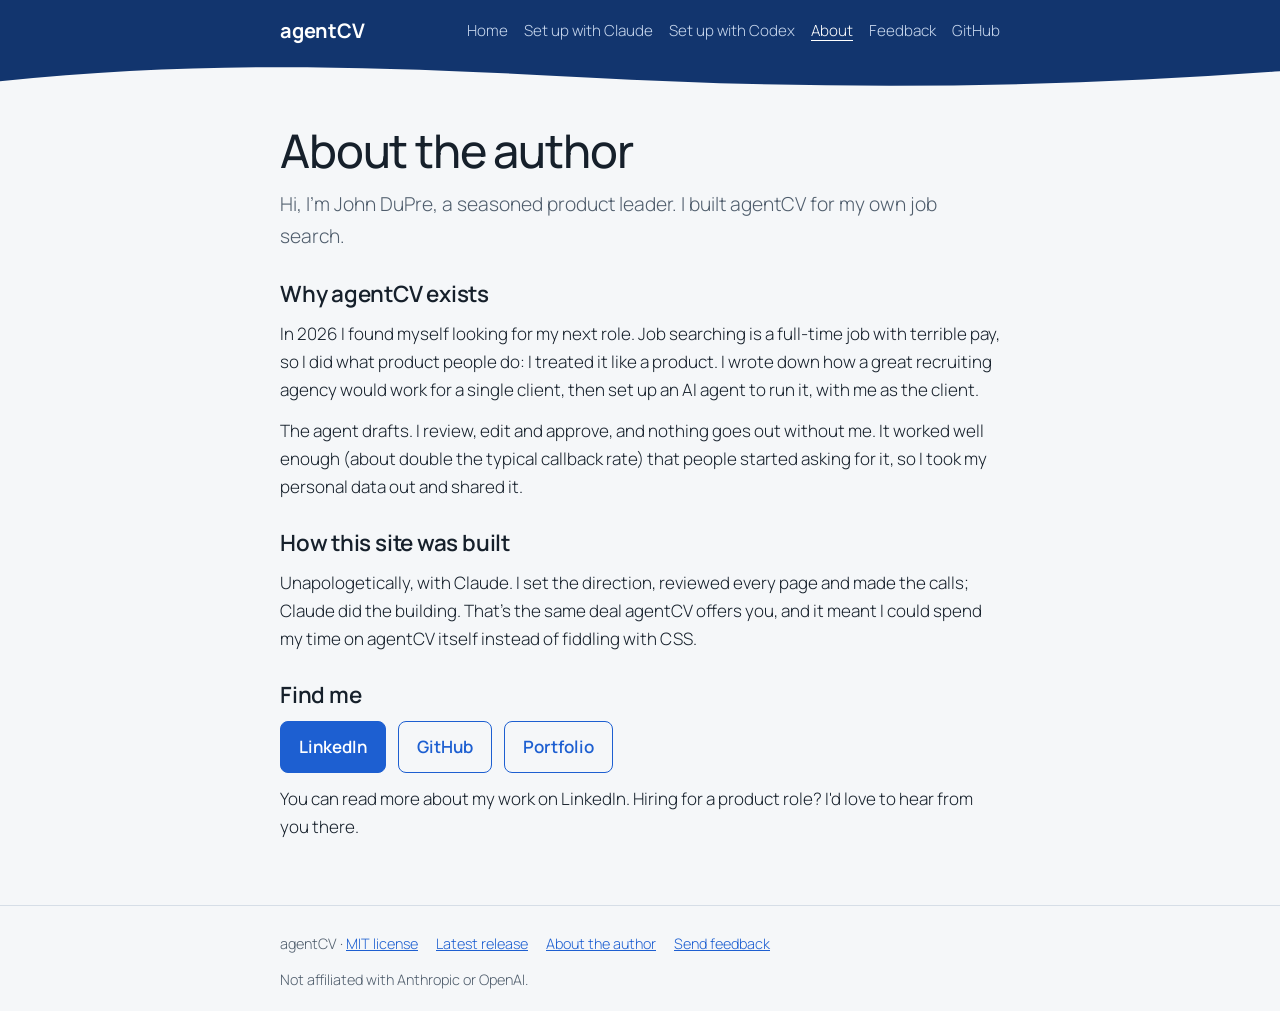
==== commit b4c4ba83: "About: note that the site was built with Claude Co-Authored-By: Claude Opus 5.5 <noreply@anthropic.c" ====
--- a/about.html
+++ b/about.html
@@ -38,6 +38,11 @@
     <p>The agent drafts. I review, edit and approve, and nothing goes out without me. It worked well enough (about double the typical callback rate) that people started asking for it, so I took my personal data out and shared it.</p>
   </section>
 
+  <section aria-labelledby="built">
+    <h2 id="built">How this site was built</h2>
+    <p>Unapologetically, with Claude. I set the direction, reviewed every page and made the calls; Claude did the building. That's the same deal agentCV offers you, and it meant I could spend my time on agentCV itself instead of fiddling with CSS.</p>
+  </section>
+
   <section aria-labelledby="find">
     <h2 id="find">Find me</h2>
     <div class="links">
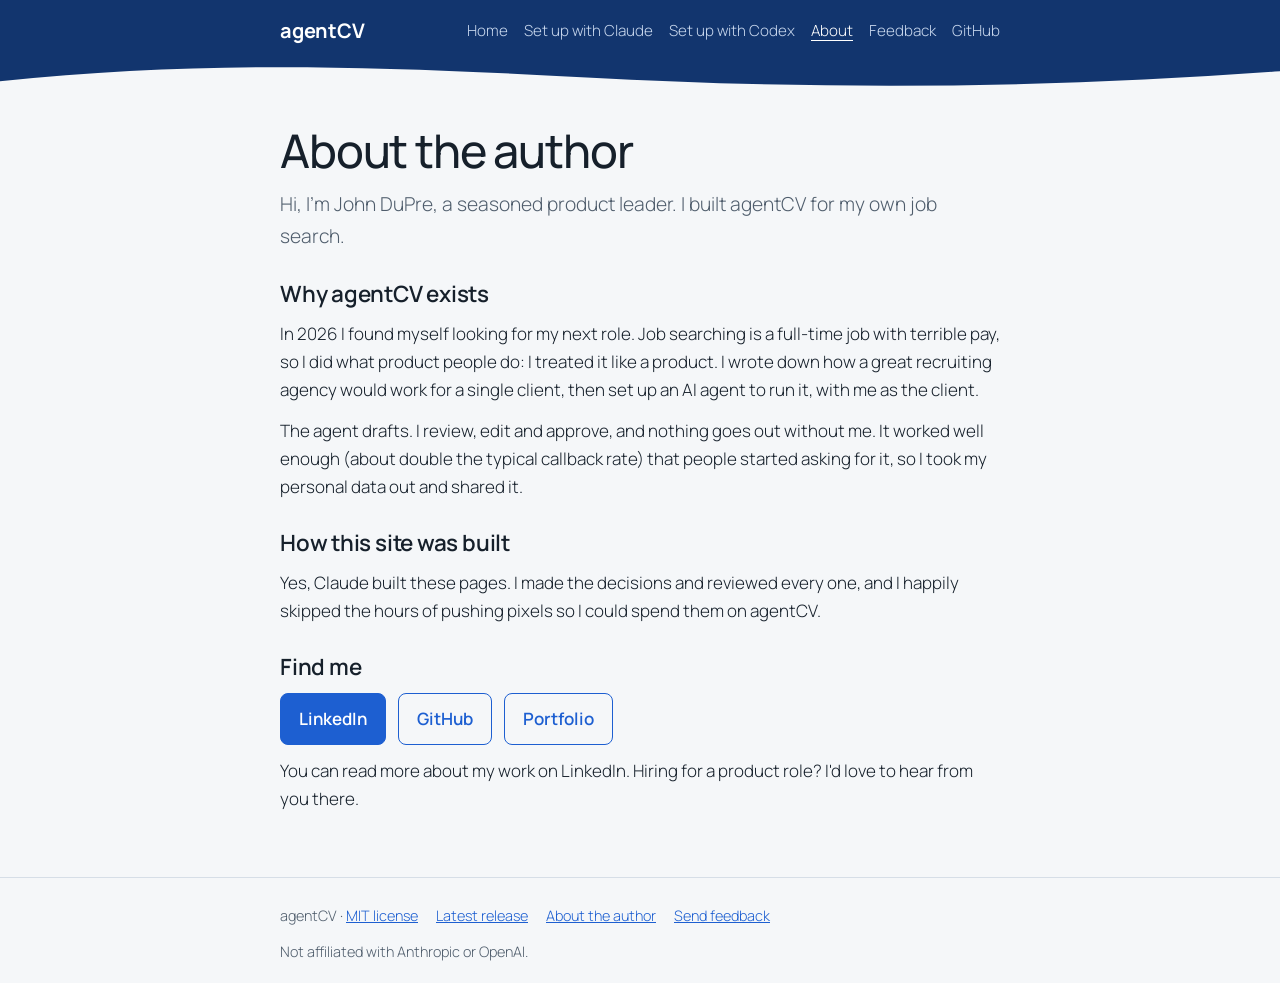
==== commit 9e204e29: "About: shorter built-with-Claude note (option B) Co-Authored-By: Claude Opus 5.5 <noreply@anthropic." ====
--- a/about.html
+++ b/about.html
@@ -40,7 +40,7 @@
 
   <section aria-labelledby="built">
     <h2 id="built">How this site was built</h2>
-    <p>Unapologetically, with Claude. I set the direction, reviewed every page and made the calls; Claude did the building. That's the same deal agentCV offers you, and it meant I could spend my time on agentCV itself instead of fiddling with CSS.</p>
+    <p>Yes, Claude built these pages. I made the decisions and reviewed every one, and I happily skipped the hours of pushing pixels so I could spend them on agentCV.</p>
   </section>
 
   <section aria-labelledby="find">
